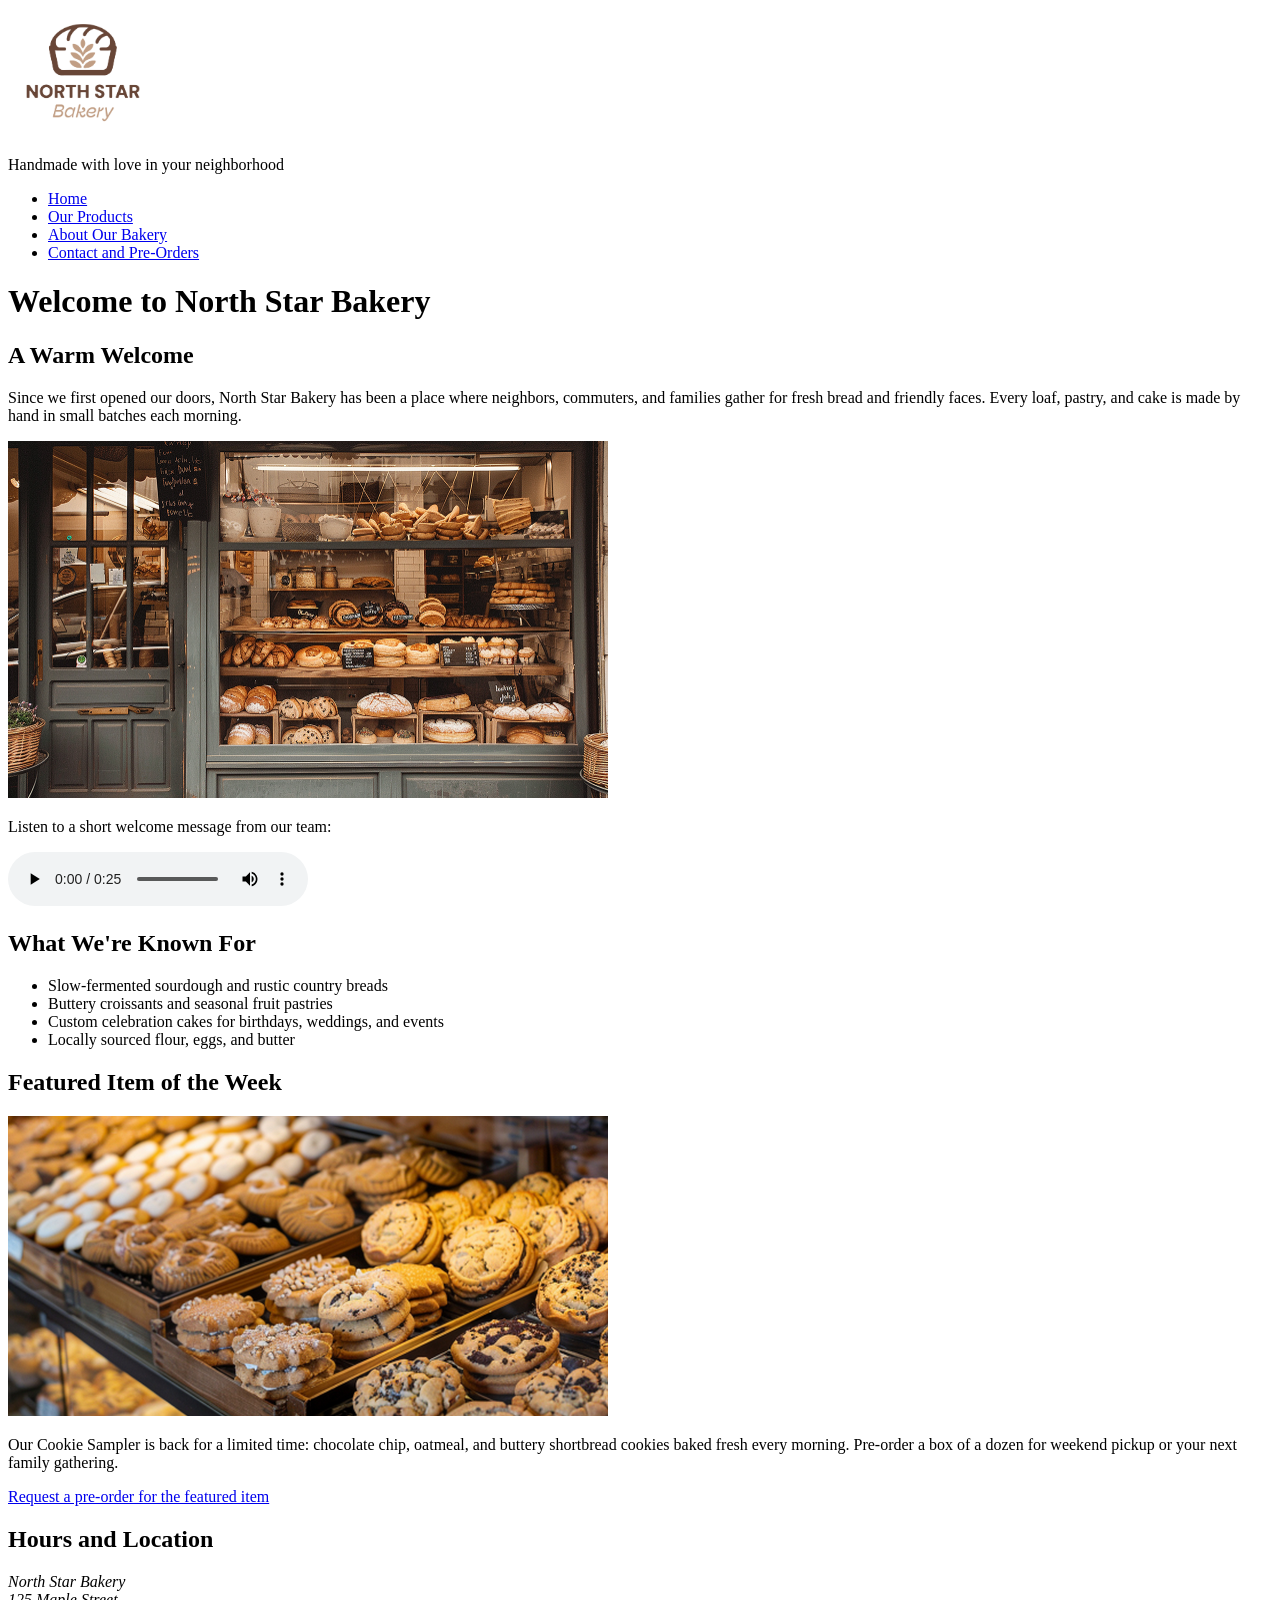
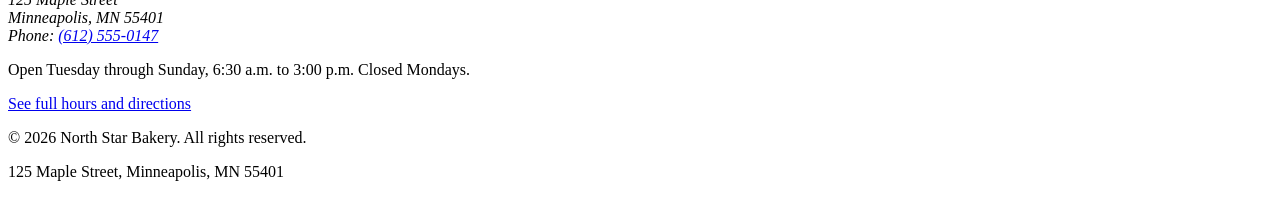
==== index.html @ 12093132 "North Star Bakery website" ====
<!DOCTYPE html>
<html lang="en">
<head>
  <meta charset="UTF-8">
  <meta name="viewport" content="width=device-width, initial-scale=1.0">
  <meta name="description" content="North Star Bakery is a neighborhood bakery offering handmade breads, pastries, and cakes for pre-order and pickup.">
  <title>Home | North Star Bakery</title>
</head>
<body>
  <header>
    <img src="assets/bakery-logo_c.png" alt="North Star Bakery logo: a brown outline of a bread loaf with a wheat stalk inside, above the words North Star Bakery" width="150">
    <p>Handmade with love in your neighborhood</p>
    <nav aria-label="Main navigation">
      <ul>
        <li><a href="index.html" aria-current="page">Home</a></li>
        <li><a href="products.html">Our Products</a></li>
        <li><a href="about.html">About Our Bakery</a></li>
        <li><a href="contact.html">Contact and Pre-Orders</a></li>
      </ul>
    </nav>
  </header>

  <main>
    <h1>Welcome to North Star Bakery</h1>

    <section>
      <h2>A Warm Welcome</h2>
      <p>Since we first opened our doors, North Star Bakery has been a place where neighbors, commuters, and families gather for fresh bread and friendly faces. Every loaf, pastry, and cake is made by hand in small batches each morning.</p>
      <img src="assets/bakery-storefront_c.png" alt="The North Star Bakery storefront, with a green wooden door and a large window full of fresh breads, croissants, and pastries" width="600">
      <p>Listen to a short welcome message from our team:</p>
      <audio controls>
        <source src="assets/bakery-welcome_c.mp3" type="audio/mpeg">
        Your browser does not support the audio element. In this message, our head baker welcomes you to North Star Bakery and invites you to visit or place a pre-order. You can also <a href="assets/bakery-welcome_c.mp3">download the welcome message</a>.
      </audio>
    </section>

    <section>
      <h2>What We're Known For</h2>
      <ul>
        <li>Slow-fermented sourdough and rustic country breads</li>
        <li>Buttery croissants and seasonal fruit pastries</li>
        <li>Custom celebration cakes for birthdays, weddings, and events</li>
        <li>Locally sourced flour, eggs, and butter</li>
      </ul>
    </section>

    <section>
      <h2>Featured Item of the Week</h2>
      <picture>
        <source media="(min-width: 800px)" srcset="assets/bakery-feature-large_c.png">
        <img src="assets/bakery-feature-small_c.png" alt="This week's featured item: trays of freshly baked cookies, including chocolate chip and shortbread, in our display case" width="600">
      </picture>
      <p>Our Cookie Sampler is back for a limited time: chocolate chip, oatmeal, and buttery shortbread cookies baked fresh every morning. Pre-order a box of a dozen for weekend pickup or your next family gathering.</p>
      <p><a href="contact.html">Request a pre-order for the featured item</a></p>
    </section>

    <section>
      <h2>Hours and Location</h2>
      <address>
        North Star Bakery<br>
        125 Maple Street<br>
        Minneapolis, MN 55401<br>
        Phone: <a href="tel:+16125550147">(612) 555-0147</a>
      </address>
      <p>Open Tuesday through Sunday, 6:30 a.m. to 3:00 p.m. Closed Mondays.</p>
      <p><a href="contact.html">See full hours and directions</a></p>
    </section>
  </main>

  <footer>
    <p>&copy; 2026 North Star Bakery. All rights reserved.</p>
    <p>125 Maple Street, Minneapolis, MN 55401</p>
  </footer>
</body>
</html>
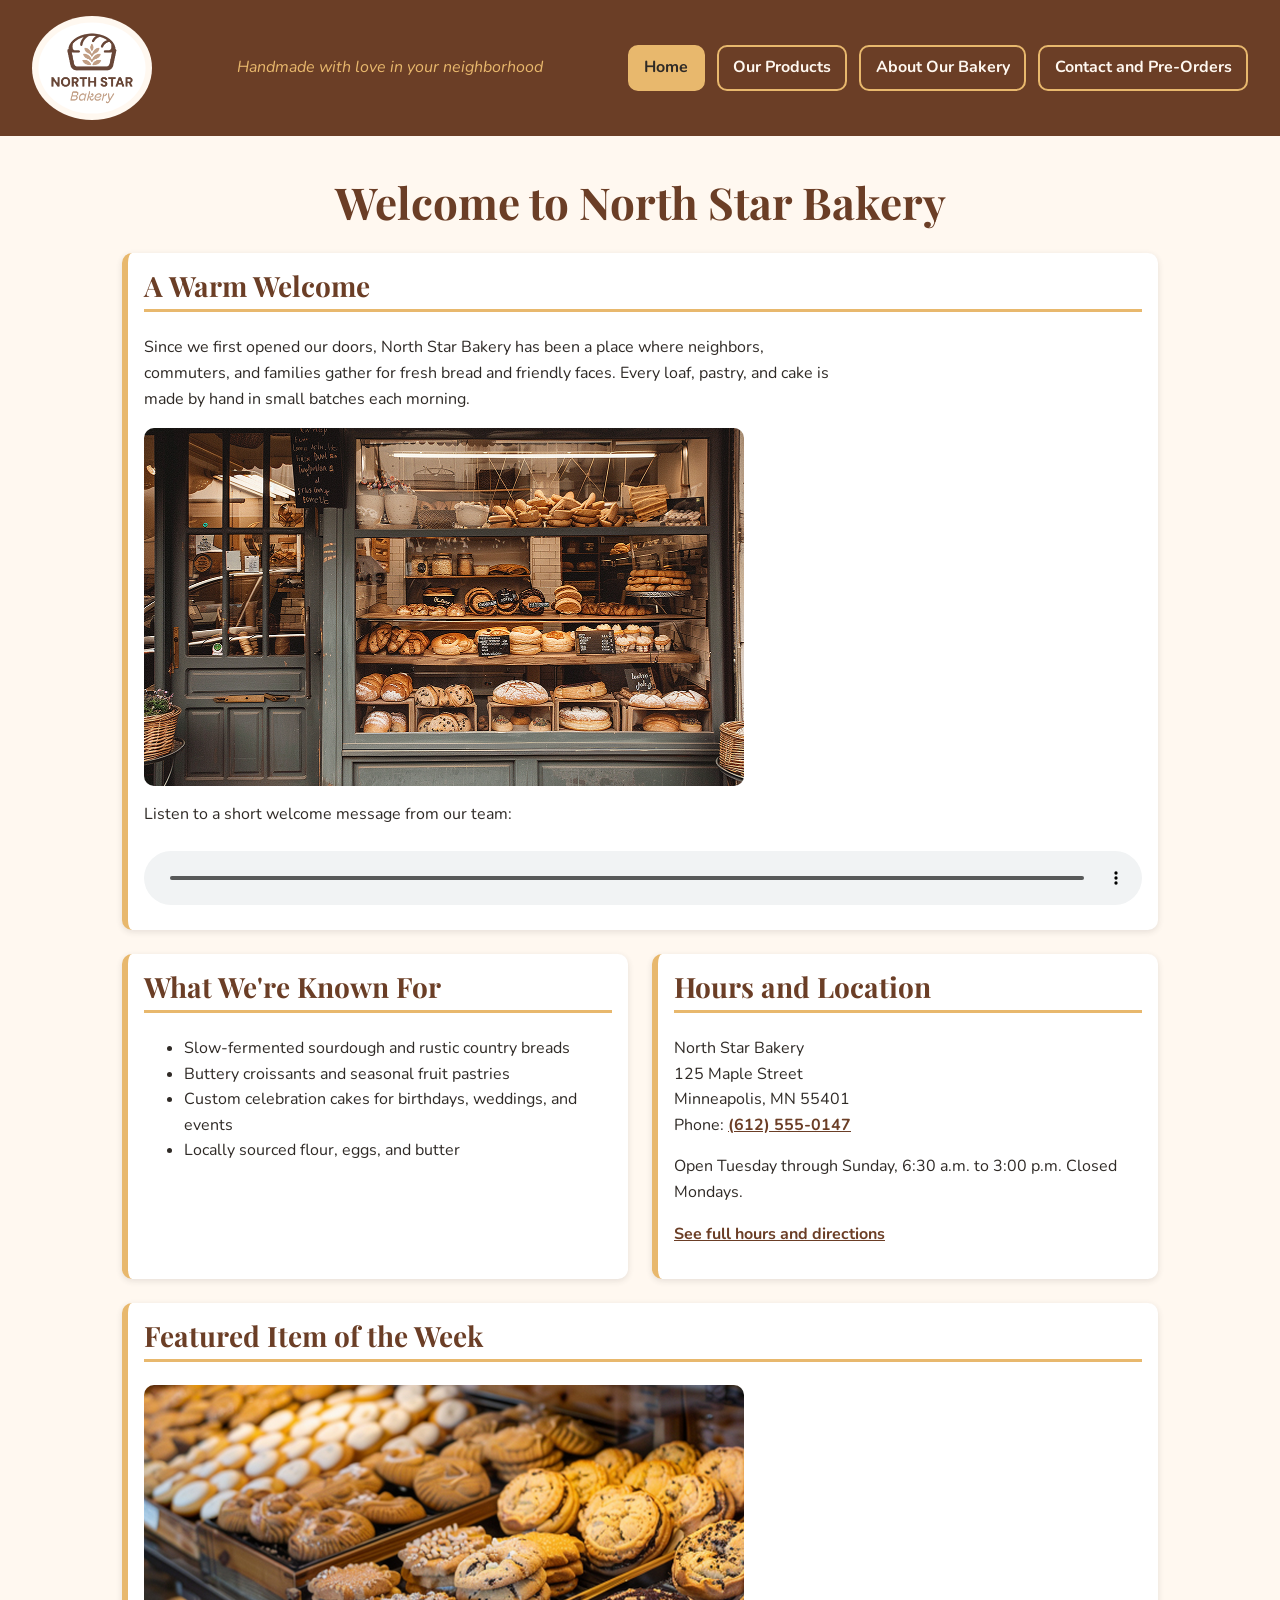
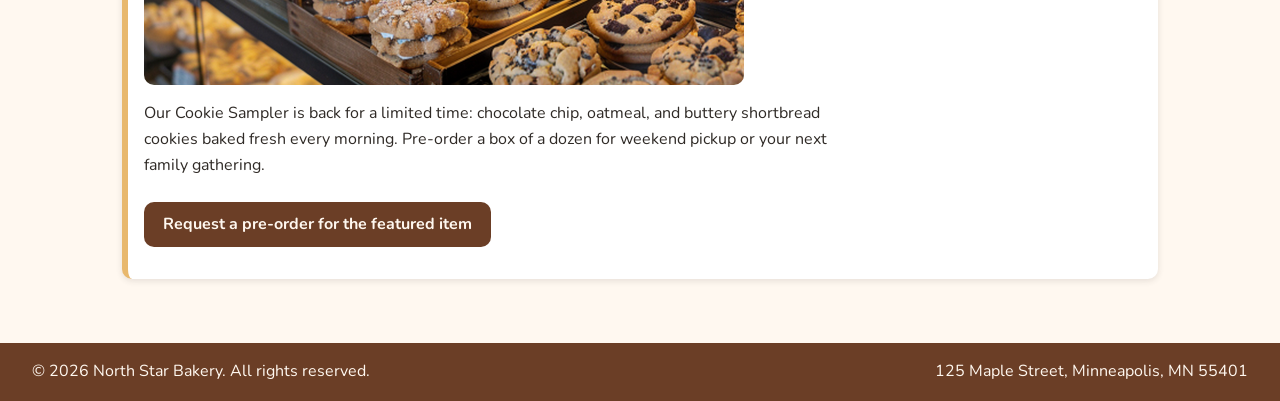
==== commit 5f03e04b: "Add CSS visual design and responsive layout" ====
--- a/index.html
+++ b/index.html
@@ -5,6 +5,10 @@
   <meta name="viewport" content="width=device-width, initial-scale=1.0">
   <meta name="description" content="North Star Bakery is a neighborhood bakery offering handmade breads, pastries, and cakes for pre-order and pickup.">
   <title>Home | North Star Bakery</title>
+  <link rel="preconnect" href="https://fonts.googleapis.com">
+  <link rel="preconnect" href="https://fonts.gstatic.com" crossorigin>
+  <link rel="stylesheet" href="https://fonts.googleapis.com/css2?family=Nunito:wght@400;700&family=Playfair+Display:wght@600;700&display=swap">
+  <link rel="stylesheet" href="css/styles.css">
 </head>
 <body>
   <header>
@@ -34,6 +38,7 @@
       </audio>
     </section>
 
+    <div class="row">
     <section>
       <h2>What We're Known For</h2>
       <ul>
@@ -42,16 +47,6 @@
         <li>Custom celebration cakes for birthdays, weddings, and events</li>
         <li>Locally sourced flour, eggs, and butter</li>
       </ul>
-    </section>
-
-    <section>
-      <h2>Featured Item of the Week</h2>
-      <picture>
-        <source media="(min-width: 800px)" srcset="assets/bakery-feature-large_c.png">
-        <img src="assets/bakery-feature-small_c.png" alt="This week's featured item: trays of freshly baked cookies, including chocolate chip and shortbread, in our display case" width="600">
-      </picture>
-      <p>Our Cookie Sampler is back for a limited time: chocolate chip, oatmeal, and buttery shortbread cookies baked fresh every morning. Pre-order a box of a dozen for weekend pickup or your next family gathering.</p>
-      <p><a href="contact.html">Request a pre-order for the featured item</a></p>
     </section>
 
     <section>
@@ -65,6 +60,17 @@
       <p>Open Tuesday through Sunday, 6:30 a.m. to 3:00 p.m. Closed Mondays.</p>
       <p><a href="contact.html">See full hours and directions</a></p>
     </section>
+    </div>
+
+    <section>
+      <h2>Featured Item of the Week</h2>
+      <picture>
+        <source media="(min-width: 800px)" srcset="assets/bakery-feature-large_c.png">
+        <img src="assets/bakery-feature-small_c.png" alt="This week's featured item: trays of freshly baked cookies, including chocolate chip and shortbread, in our display case" width="600">
+      </picture>
+      <p>Our Cookie Sampler is back for a limited time: chocolate chip, oatmeal, and buttery shortbread cookies baked fresh every morning. Pre-order a box of a dozen for weekend pickup or your next family gathering.</p>
+      <p><a class="cta" href="contact.html">Request a pre-order for the featured item</a></p>
+    </section>
   </main>
 
   <footer>
--- a/css/styles.css
+++ b/css/styles.css
@@ -0,0 +1,380 @@
+/* ==========================================================
+   North Star Bakery - Main Stylesheet
+   Mobile-first design: base styles target small screens,
+   and media queries adjust the layout for larger screens.
+
+   Color palette (4 colors):
+     Cream        #FFF8F0  - page background
+     Brown        #6B3E26  - header, footer, headings, buttons
+     Golden Wheat #E8B86D  - accents, borders, highlights
+     Charcoal     #2F2A26  - body text
+   Fonts (2 families):
+     Headings: "Playfair Display", serif
+     Body:     "Nunito", sans-serif
+   ========================================================== */
+
+:root {
+  --cream: #FFF8F0;
+  --brown: #6B3E26;
+  --wheat: #E8B86D;
+  --charcoal: #2F2A26;
+  --heading-font: "Playfair Display", Georgia, serif;
+  --body-font: "Nunito", Arial, sans-serif;
+  --space: 1rem;
+  --radius: 10px;
+}
+
+/* ---------- Base ---------- */
+* {
+  box-sizing: border-box;
+}
+
+body {
+  margin: 0;
+  background-color: var(--cream);
+  color: var(--charcoal);
+  font-family: var(--body-font);
+  font-size: 1rem;
+  line-height: 1.6;
+}
+
+img,
+video {
+  max-width: 100%;
+  height: auto;
+  display: block;
+}
+
+audio {
+  width: 100%;
+  margin-top: 0.5rem;
+}
+
+/* ---------- Typography and visual hierarchy ---------- */
+h1,
+h2,
+h3 {
+  font-family: var(--heading-font);
+  color: var(--brown);
+  line-height: 1.2;
+  margin-top: 0;
+}
+
+h1 {
+  font-size: 2rem;
+  font-weight: 700;
+  text-align: center;
+  margin-bottom: calc(var(--space) * 1.5);
+}
+
+h2 {
+  font-size: 1.5rem;
+  font-weight: 700;
+  padding-bottom: 0.4rem;
+  border-bottom: 3px solid var(--wheat);
+}
+
+h3 {
+  font-size: 1.2rem;
+  font-weight: 600;
+}
+
+p,
+li {
+  max-width: 70ch;
+}
+
+strong {
+  color: var(--brown);
+}
+
+a {
+  color: var(--brown);
+  font-weight: 700;
+}
+
+a:hover,
+a:focus {
+  color: var(--charcoal);
+  background-color: var(--wheat);
+}
+
+/* Visible keyboard focus for accessibility */
+a:focus-visible,
+button:focus-visible,
+input:focus-visible,
+select:focus-visible,
+textarea:focus-visible {
+  outline: 3px solid var(--wheat);
+  outline-offset: 2px;
+}
+
+/* ---------- Header and navigation ---------- */
+header {
+  background-color: var(--brown);
+  color: var(--cream);
+  padding: var(--space);
+  display: flex;
+  flex-direction: column;
+  align-items: center;
+  gap: 0.5rem;
+  text-align: center;
+}
+
+header img {
+  width: 120px;
+  background-color: var(--cream);
+  border-radius: 50%;
+  padding: 0.4rem;
+}
+
+header p {
+  margin: 0;
+  font-style: italic;
+  color: var(--wheat);
+}
+
+nav {
+  width: 100%;
+}
+
+nav ul {
+  list-style: none;
+  margin: 0;
+  padding: 0;
+  display: flex;
+  flex-direction: column;
+  gap: 0.5rem;
+}
+
+nav a {
+  display: block;
+  padding: 0.75rem 1rem;
+  color: var(--cream);
+  text-decoration: none;
+  border: 2px solid var(--wheat);
+  border-radius: var(--radius);
+}
+
+nav a:hover,
+nav a:focus,
+nav a[aria-current="page"] {
+  background-color: var(--wheat);
+  color: var(--charcoal);
+}
+
+/* ---------- Main content ---------- */
+main {
+  width: 100%;
+  max-width: 1100px;
+  margin: 0 auto;
+  padding: calc(var(--space) * 1.5) var(--space);
+}
+
+section,
+article {
+  background-color: #FFFFFF;
+  border-left: 6px solid var(--wheat);
+  border-radius: var(--radius);
+  padding: var(--space);
+  margin-bottom: calc(var(--space) * 1.5);
+  box-shadow: 0 2px 6px rgba(47, 42, 38, 0.12);
+}
+
+section img,
+picture img,
+figure img,
+video {
+  border-radius: var(--radius);
+  margin: var(--space) 0;
+}
+
+figure {
+  margin: var(--space) 0;
+}
+
+figcaption {
+  font-style: italic;
+  font-size: 0.95rem;
+  padding: 0.5rem 0.75rem;
+  border-left: 4px solid var(--brown);
+}
+
+/* Flexible rows: stacked on phones, side by side on larger screens */
+.row {
+  display: flex;
+  flex-direction: column;
+  gap: calc(var(--space) * 1.5);
+}
+
+.row > section,
+.row > article,
+.row > div {
+  flex: 1;
+  margin-bottom: 0;
+}
+
+.row + section,
+.row + .row {
+  margin-top: calc(var(--space) * 1.5);
+}
+
+.cta {
+  display: inline-block;
+  margin-top: 0.5rem;
+  padding: 0.6rem 1.2rem;
+  background-color: var(--brown);
+  color: var(--cream);
+  border-radius: var(--radius);
+  text-decoration: none;
+}
+
+.cta:hover,
+.cta:focus {
+  background-color: var(--wheat);
+  color: var(--charcoal);
+}
+
+address {
+  font-style: normal;
+  margin-bottom: var(--space);
+}
+
+/* ---------- Form ---------- */
+form {
+  display: flex;
+  flex-direction: column;
+  gap: var(--space);
+}
+
+fieldset {
+  border: 2px solid var(--wheat);
+  border-radius: var(--radius);
+  padding: var(--space);
+  margin: 0;
+}
+
+legend {
+  font-family: var(--heading-font);
+  font-weight: 700;
+  color: var(--brown);
+  padding: 0 0.5rem;
+}
+
+form p {
+  display: flex;
+  flex-direction: column;
+  margin: 0 0 var(--space);
+  max-width: none;
+}
+
+label {
+  font-weight: 700;
+  margin-bottom: 0.3rem;
+}
+
+input,
+select,
+textarea {
+  font-family: var(--body-font);
+  font-size: 1rem;
+  padding: 0.6rem;
+  border: 2px solid var(--charcoal);
+  border-radius: 6px;
+  background-color: #FFFFFF;
+  color: var(--charcoal);
+  width: 100%;
+}
+
+button {
+  font-family: var(--body-font);
+  font-size: 1.1rem;
+  font-weight: 700;
+  padding: 0.8rem 1.5rem;
+  background-color: var(--brown);
+  color: var(--cream);
+  border: none;
+  border-radius: var(--radius);
+  cursor: pointer;
+  width: 100%;
+}
+
+button:hover,
+button:focus {
+  background-color: var(--wheat);
+  color: var(--charcoal);
+}
+
+/* ---------- Footer ---------- */
+footer {
+  background-color: var(--brown);
+  color: var(--cream);
+  text-align: center;
+  padding: var(--space);
+  display: flex;
+  flex-direction: column;
+  gap: 0.25rem;
+}
+
+footer p {
+  margin: 0;
+  max-width: none;
+}
+
+/* ==========================================================
+   Larger screens (tablets and desktops)
+   ========================================================== */
+@media (min-width: 768px) {
+  header {
+    flex-direction: row;
+    flex-wrap: wrap;
+    justify-content: space-between;
+    text-align: left;
+    padding: var(--space) calc(var(--space) * 2);
+  }
+
+  nav {
+    width: auto;
+  }
+
+  nav ul {
+    flex-direction: row;
+    gap: 0.75rem;
+  }
+
+  nav a {
+    padding: 0.5rem 0.9rem;
+  }
+
+  h1 {
+    font-size: 2.75rem;
+  }
+
+  h2 {
+    font-size: 1.75rem;
+  }
+
+  main {
+    padding: calc(var(--space) * 2.5) calc(var(--space) * 2);
+  }
+
+  .row {
+    flex-direction: row;
+    align-items: stretch;
+  }
+
+  .row > .wide {
+    flex: 2;
+  }
+
+  button {
+    width: auto;
+    align-self: flex-start;
+  }
+
+  footer {
+    flex-direction: row;
+    justify-content: space-between;
+    padding: var(--space) calc(var(--space) * 2);
+  }
+}
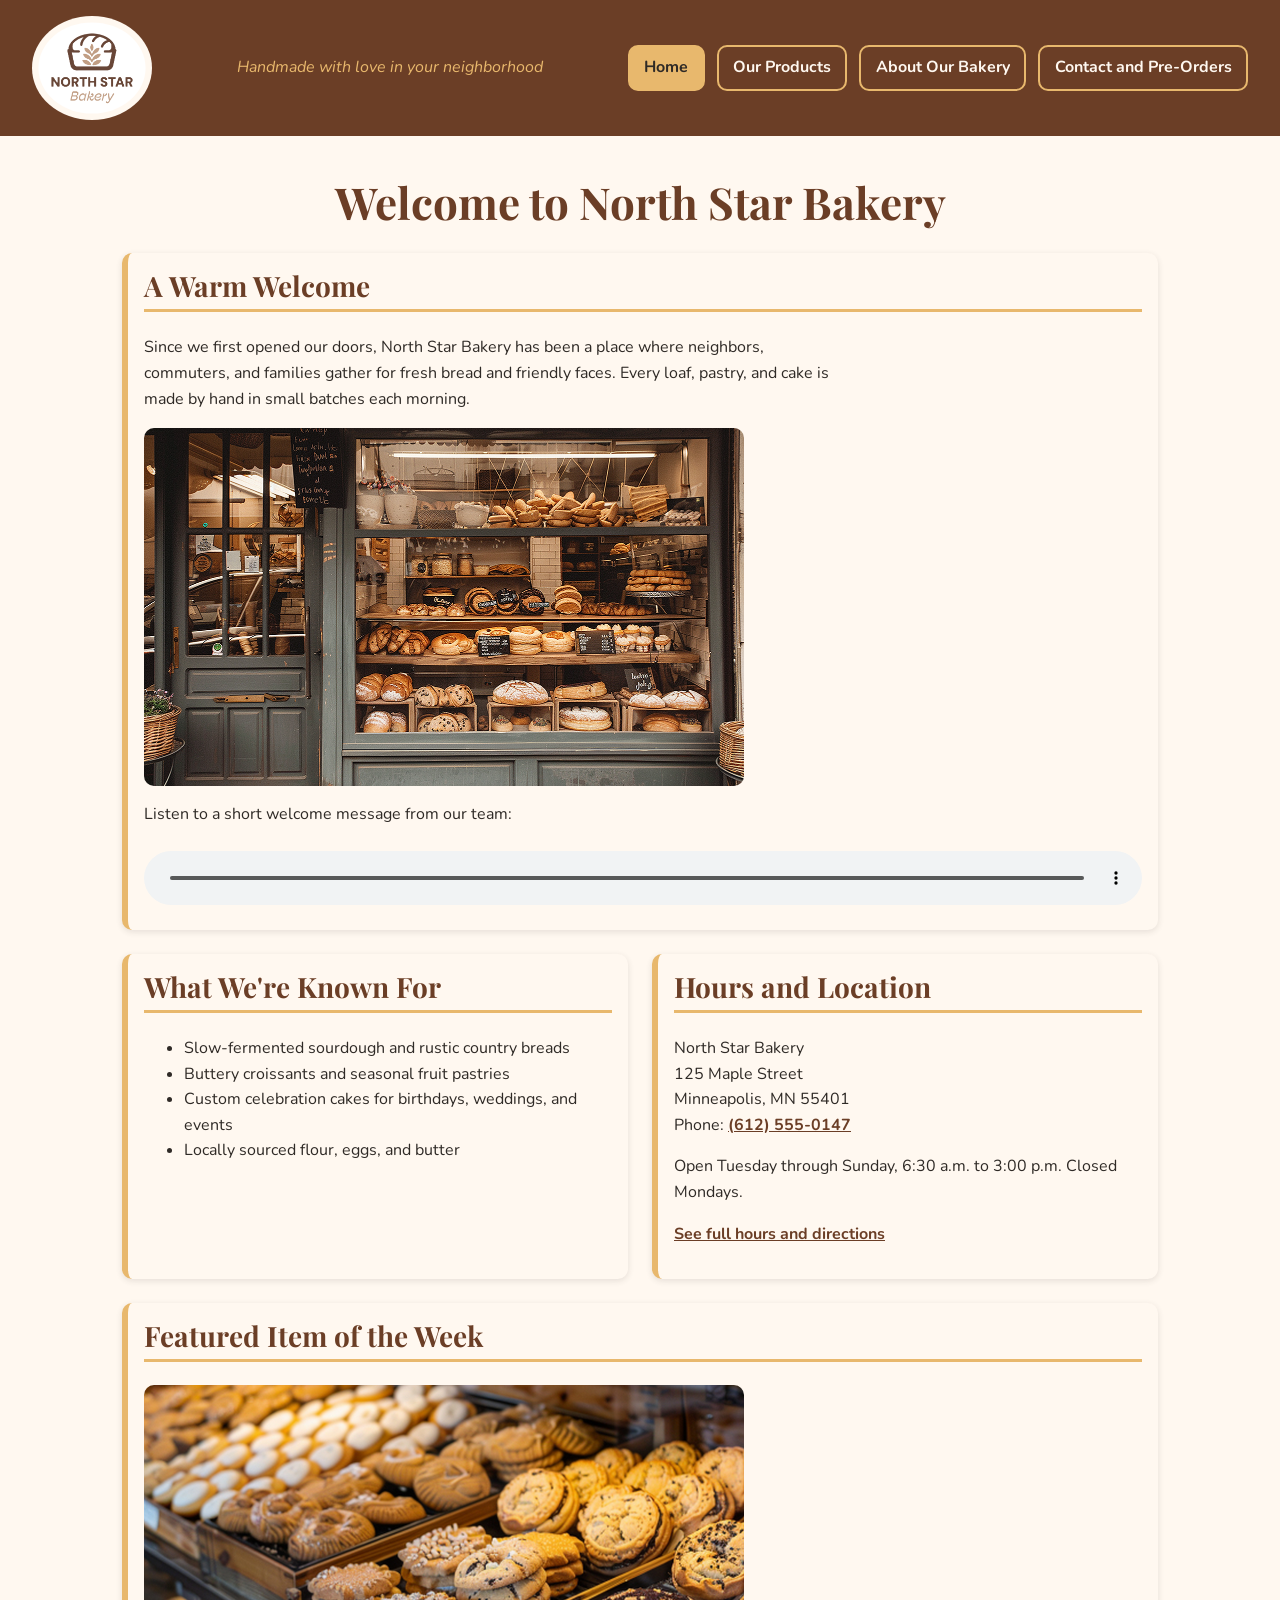
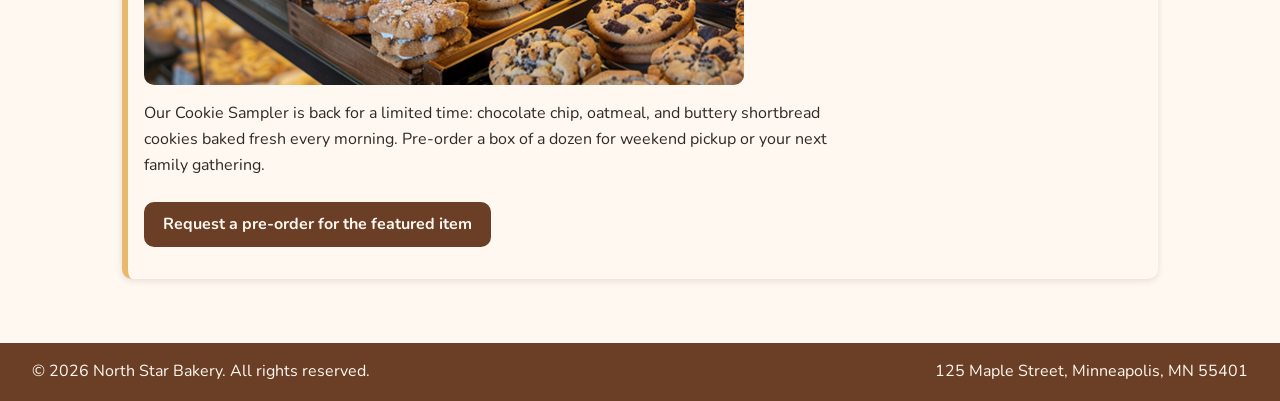
==== commit 8b481424: "Add pre-order list feature, JavaScript form validation, and localStorage" ====
--- a/index.html
+++ b/index.html
@@ -9,6 +9,7 @@
   <link rel="preconnect" href="https://fonts.gstatic.com" crossorigin>
   <link rel="stylesheet" href="https://fonts.googleapis.com/css2?family=Nunito:wght@400;700&family=Playfair+Display:wght@600;700&display=swap">
   <link rel="stylesheet" href="css/styles.css">
+  <script src="js/script.js" defer></script>
 </head>
 <body>
   <header>
--- a/css/styles.css
+++ b/css/styles.css
@@ -173,7 +173,7 @@
 
 section,
 article {
-  background-color: #FFFFFF;
+  background-color: var(--cream);
   border-left: 6px solid var(--wheat);
   border-radius: var(--radius);
   padding: var(--space);
@@ -281,7 +281,7 @@
   padding: 0.6rem;
   border: 2px solid var(--charcoal);
   border-radius: 6px;
-  background-color: #FFFFFF;
+  background-color: var(--cream);
   color: var(--charcoal);
   width: 100%;
 }
@@ -378,3 +378,105 @@
     padding: var(--space) calc(var(--space) * 2);
   }
 }
+
+/* ==========================================================
+   Touchstone 4: JavaScript feature and validation styles
+   (same 4-color palette)
+   ========================================================== */
+[hidden] {
+  display: none !important;
+}
+
+/* Product "Add to My Pre-Order List" buttons */
+li[data-product] {
+  margin-bottom: 0.75rem;
+}
+
+.list-button,
+.secondary-button,
+.remove-button {
+  display: inline-block;
+  width: auto;
+  margin: 0.4rem 0 0;
+  padding: 0.4rem 0.9rem;
+  font-size: 0.95rem;
+  background-color: var(--cream);
+  color: var(--brown);
+  border: 2px solid var(--brown);
+}
+
+.list-button {
+  display: block;
+  margin-top: 0.4rem;
+}
+
+.list-button.added {
+  background-color: var(--brown);
+  color: var(--cream);
+}
+
+.remove-button {
+  margin-left: 0.5rem;
+  padding: 0.2rem 0.6rem;
+  font-size: 0.85rem;
+}
+
+/* Pre-Order List panel */
+#preorder-list {
+  border: 3px solid var(--brown);
+  border-left-width: 10px;
+}
+
+#preorder-items {
+  padding-left: 1.2rem;
+}
+
+#preorder-actions {
+  display: flex;
+  flex-direction: column;
+  gap: 0.75rem;
+  max-width: none;
+}
+
+/* Form validation feedback */
+.error {
+  display: block;
+  margin-top: 0.3rem;
+  font-weight: 700;
+  color: var(--brown);
+}
+
+.error:not(:empty) {
+  padding: 0.3rem 0.6rem;
+  background-color: var(--wheat);
+  color: var(--charcoal);
+  border-radius: 6px;
+}
+
+.error:not(:empty)::before {
+  content: "⚠ ";
+}
+
+input.invalid,
+select.invalid,
+textarea.invalid {
+  border: 3px solid var(--brown);
+  outline: 3px dashed var(--wheat);
+}
+
+.notice,
+.success {
+  padding: 0.75rem 1rem;
+  border-radius: var(--radius);
+  font-weight: 700;
+  border: 2px solid var(--brown);
+  background-color: var(--wheat);
+  color: var(--charcoal);
+}
+
+@media (min-width: 768px) {
+  #preorder-actions {
+    flex-direction: row;
+    align-items: center;
+  }
+}
